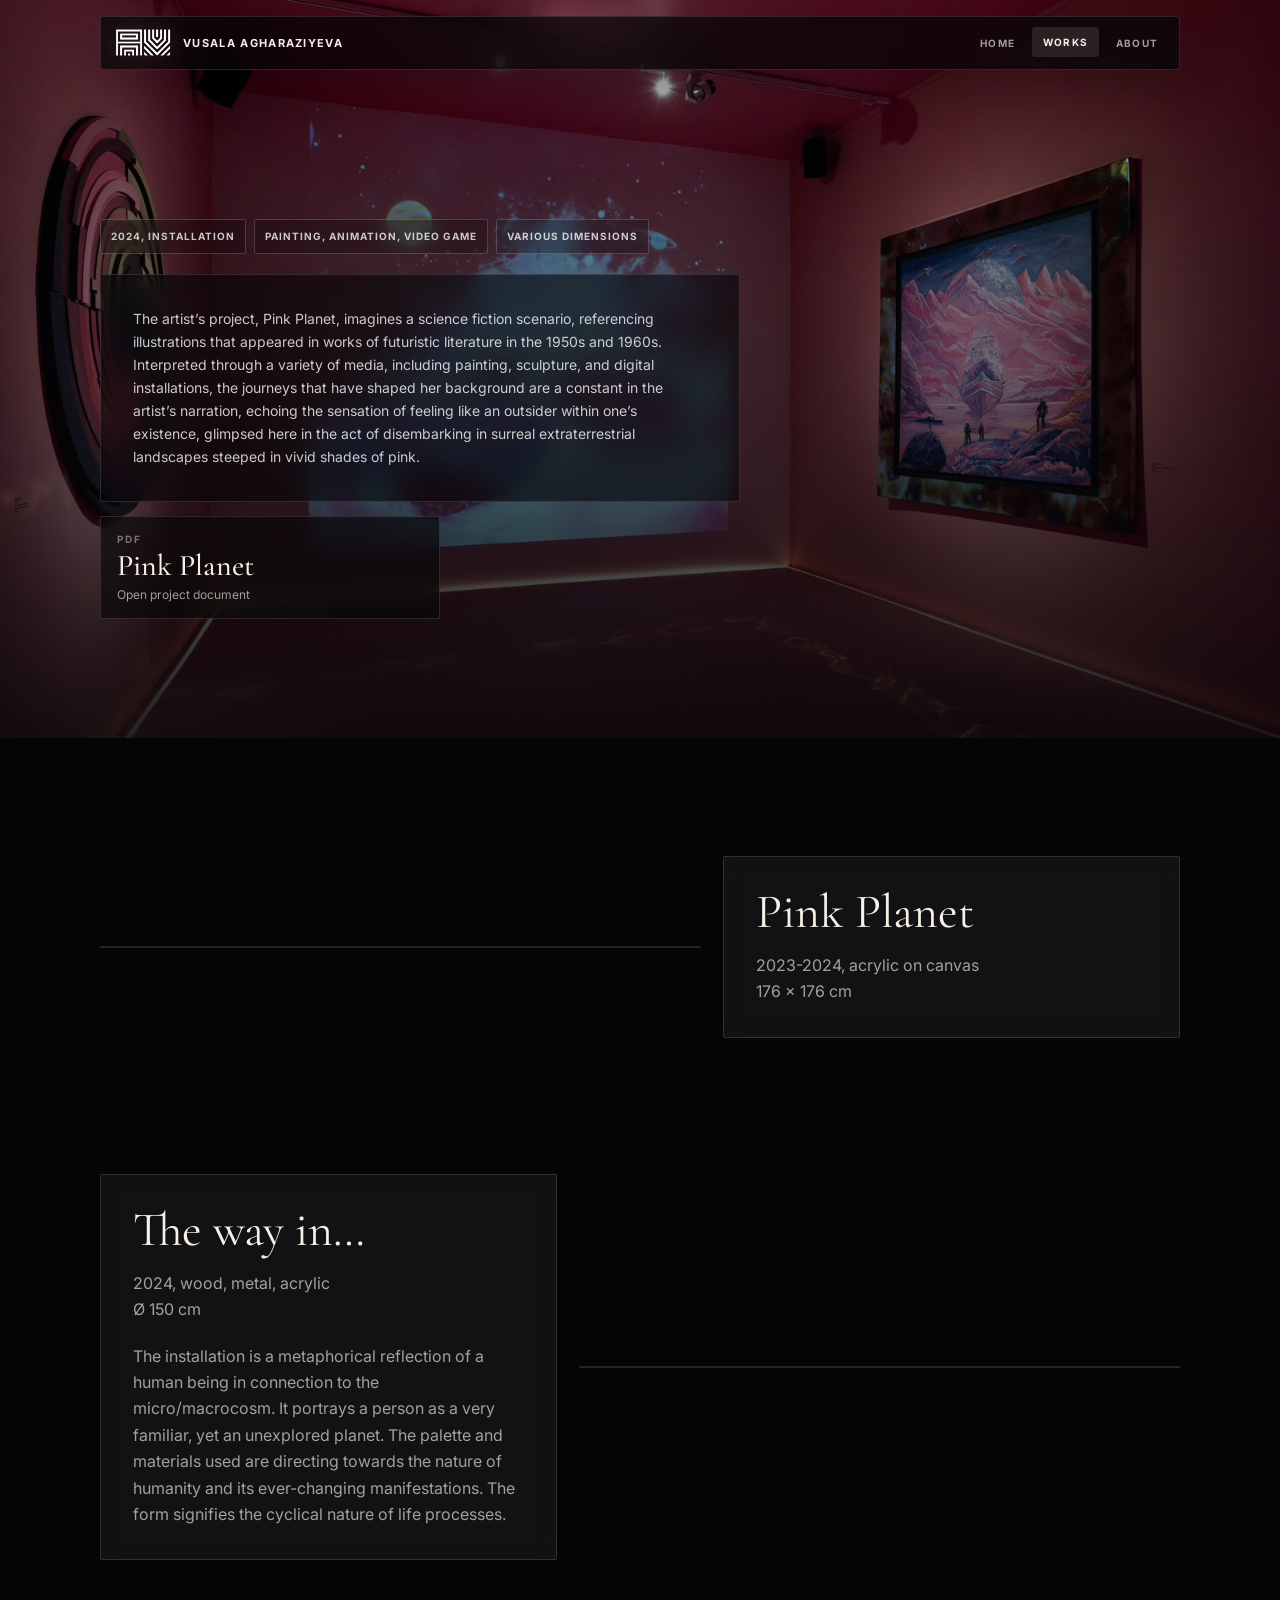
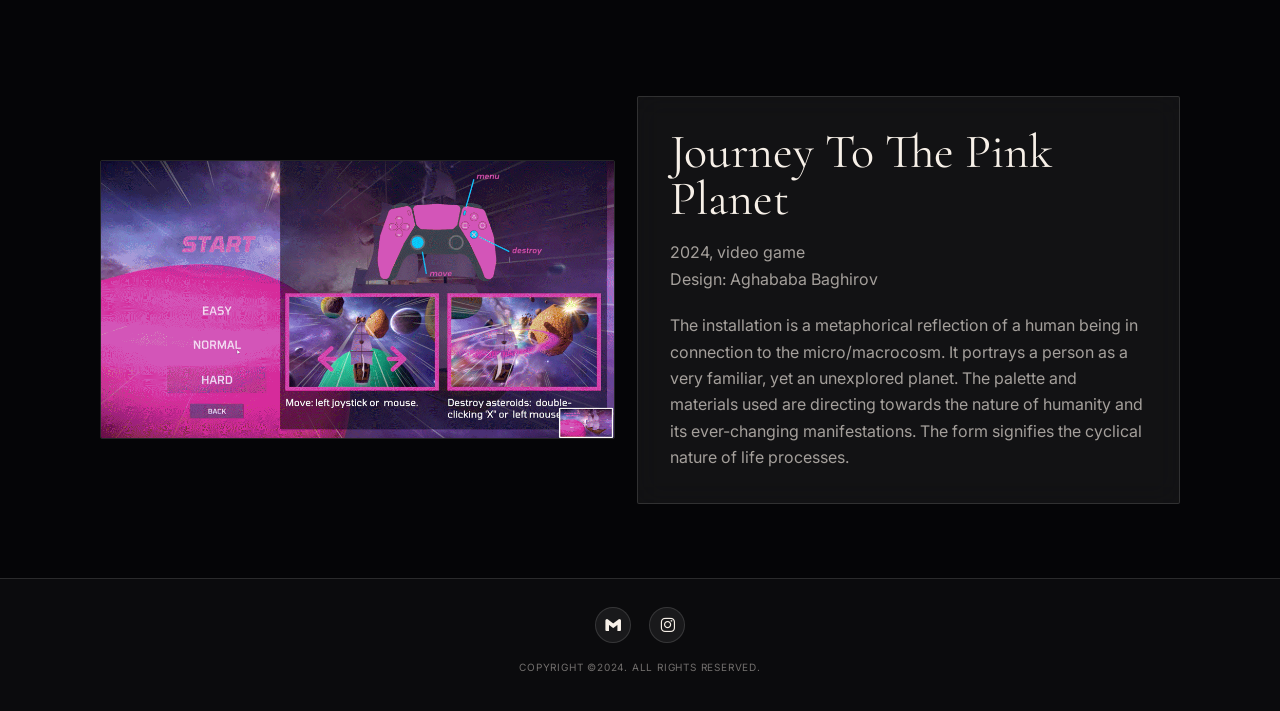
==== biennale.html @ 9847eb79 "Initial portfolio website" ====
<!DOCTYPE html>
<html lang="en">

<head>
    <meta charset="UTF-8">
    <meta name="viewport" content="width=device-width, initial-scale=1.0">

    <link href='https://unpkg.com/boxicons@2.1.4/css/boxicons.min.css' rel='stylesheet'>
    <link rel="stylesheet" href="styles/global.css">
    <link rel="stylesheet" href="styles/biennale.css">
    <link rel="icon" href="assets/logo.png" type="image/x-icon">
    <title>Vusala Agharaziyeva</title>
</head>

<body>
    <nav>
        <div class="logo">
            <a href="index.html"><img src="assets/logo.png"></a>
            <a href="index.html" class="logo-text">Vusala Agharaziyeva</a>
        </div>
        <div class="burger" onclick="toggleMenu()">☰</div>
        <div class="nav-links">
            <a href="index.html">Home</a>
            <a class="selected" href="works.html">Works</a>
            <a href="about.html">About</a>
        </div>
    </nav>

    <section class="sec-02">
        <div class="container">
            <ul class="section-subtitle">
                <li>2024, installation</li>
                <li>Painting, animation, video game</li>
                <li> Various dimensions</li>
            </ul>
            <div class="card-background">
                <div class="info">
                    <div class="exhibition-list">
                        <p>The artist’s project, Pink Planet, imagines a science fiction scenario, referencing
                            illustrations that appeared in works of futuristic literature in the 1950s and 1960s.
                            Interpreted through a variety of media, including painting, sculpture, and digital
                            installations, the journeys that have shaped her background are a constant in the
                            artist’s narration, echoing the sensation of feeling like an outsider within one’s
                            existence, glimpsed here in the act of disembarking in surreal extraterrestrial
                            landscapes steeped in vivid shades of pink.</p>
                    </div>
                </div>
            </div>
            <a class="pdf-link" href="assets/pink_planet_for_sayt_27_08_2025.pdf" target="_blank">
                <span>PDF</span>
                <strong>Pink Planet</strong>
                <em>Open project document</em>
            </a>
        </div>
    </section>

    <section class="sec-03">
        <div class="container">
            <div class="content">
                <div class="ship">
                    <div class="ship-pic zoomable-image">
                        <img src="assets/BIENNALE/painting.jpeg" alt="">
                    </div>
                    <div class="descriptor">
                        <p class="des-title">Pink Planet</p>
                        <p>2023-2024, acrylic on canvas</p>
                        <p>176 x 176 cm</p>
                    </div>
                </div>
            </div>
        </div>
    </section>

    <section class="sec-04">
        <div class="container">
            <div class="content">
                <div class="installation">
                    <div class="descriptor">
                        <p class="des-title">The way in…</p>
                        <p>2024, wood, metal, acrylic</p>
                        <p>Ø 150 cm</p>
                        <p class="description">The installation is a metaphorical reflection of a human being in
                            connection to the micro/macrocosm. It portrays a person as a very familiar, yet an
                            unexplored planet. The palette and materials used are directing towards the nature of
                            humanity and its ever-changing manifestations. The form signifies the cyclical nature of
                            life processes.</p>
                    </div>
                    <div class="instal-pic zoomable-image">
                        <img src="assets/BIENNALE/installation.png" alt="">
                    </div>
                </div>
            </div>
        </div>
    </section>

    <section class="sec-05">
        <div class="container">
            <div class="content">
                <div class="game">
                    <div class="game-pic zoomable-image">
                        <img src="assets/BIENNALE/game.gif" alt="">
                    </div>
                    <div class="descriptor">
                        <p class="des-title">Journey To The Pink Planet</p>
                        <p>2024, video game</p>
                        <p>Design: Aghababa Baghirov</p>
                        <p class="description">The installation is a metaphorical reflection of a human being in
                            connection to the micro/macrocosm. It portrays a person as a very familiar, yet an
                            unexplored planet. The palette and materials used are directing towards the nature of
                            humanity and its ever-changing manifestations. The form signifies the cyclical nature of
                            life processes.</p>
                    </div>

                </div>
            </div>
        </div>
    </section>

    <footer>
        <div class="socials">
            <a href="mailto:agaraziyeva@gmail.com" target="_blank"><i class='bx bxl-gmail'></i></a>
            <a href="https://www.instagram.com/vusalaagaraziyeva/" target="_blank"><i class='bx bxl-instagram'></i></a>
            <!--<a href="https://www.singulart.com/en/artist/vusala-agharaziyeva-17543?ref=ts" target="_blank"><i class='bx bxs-shopping-bag'></i></a>        -->
        </div>
        <p>Copyright ©2024. All rights reserved.</p>
    </footer>

    <script src="scripts/global.js"></script>
    <script src="scripts/gallery.js"></script>
</body>

</html>
---- styles/global.css ----
@import url('https://fonts.googleapis.com/css2?family=Cormorant+Garamond:wght@400;500;600;700&family=Inter:wght@300;400;500;600;700;800&display=swap');

:root {
  --ink: #050507;
  --ink-2: #0b0c12;
  --panel: rgba(255, 255, 255, 0.045);
  --panel-strong: rgba(255, 255, 255, 0.08);
  --line: rgba(255, 255, 255, 0.13);
  --text: #f7f0e8;
  --muted: rgba(247, 240, 232, 0.64);
  --dim: rgba(247, 240, 232, 0.44);
  --rose: #d88aa8;
  --copper: #b89468;
  --cyan: #9abcc4;
  --green: #95d9ad;
  --shadow: 0 28px 90px rgba(0, 0, 0, 0.48);
}

* {
  box-sizing: border-box;
  margin: 0;
  padding: 0;
}

html {
  scroll-behavior: smooth;
  background: var(--ink);
  scrollbar-color: #ff1d1d #07070a;
}

body {
  min-height: 100vh;
  color: var(--text);
  font-family: 'Inter', sans-serif;
  background: #050507;
  overflow-x: hidden;
}

body::before {
  content: '';
  position: fixed;
  inset: 0;
  z-index: -2;
  pointer-events: none;
  background:
    linear-gradient(90deg, rgba(255, 255, 255, 0.045) 1px, transparent 1px) 0 0 / 96px 96px,
    radial-gradient(circle at 90% 8%, rgba(216, 138, 168, 0.09), transparent 24rem);
  opacity: 0.8;
  mask-image: linear-gradient(to bottom, rgba(0, 0, 0, 0.58), transparent 68%);
}

body::after {
  content: '';
  position: fixed;
  inset: 0;
  z-index: -1;
  pointer-events: none;
  opacity: 0.14;
  background: radial-gradient(circle at 50% 40%, transparent, rgba(0, 0, 0, 0.62));
}

h1,
h2,
h3,
h4,
h5,
h6 {
  font-family: 'Cormorant Garamond', serif;
  font-weight: 600;
  letter-spacing: 0;
}

p,
li {
  color: var(--muted);
  line-height: 1.65;
}

a {
  color: inherit;
  text-decoration: none;
}

img {
  display: block;
  max-width: 100%;
  object-fit: cover;
}

nav {
  position: fixed;
  top: 16px;
  left: 50%;
  z-index: 1000;
  width: min(1080px, calc(100% - 32px));
  min-height: 54px;
  padding: 8px 10px 8px 14px;
  display: flex;
  align-items: center;
  justify-content: space-between;
  border: 1px solid var(--line);
  border-radius: 4px;
  background: rgba(5, 5, 7, 0.74);
  box-shadow: 0 16px 44px rgba(0, 0, 0, 0.24);
  backdrop-filter: blur(18px);
  transform: translateX(-50%);
}

.logo {
  display: flex;
  align-items: center;
  gap: 12px;
}

.logo img {
  width: 56px;
  height: 30px;
  object-fit: contain;
  filter: drop-shadow(0 0 14px rgba(255, 255, 255, 0.2));
}

.logo-text {
  font-size: 11px;
  font-weight: 700;
  letter-spacing: 0.12em;
  text-transform: uppercase;
}

.nav-links {
  display: flex;
  align-items: center;
  gap: 6px;
}

nav .nav-links a {
  position: relative;
  padding: 9px 11px;
  border-radius: 3px;
  color: var(--muted);
  font-size: 10px;
  font-weight: 700;
  letter-spacing: 0.12em;
  text-transform: uppercase;
  transition: color 0.25s ease, background 0.25s ease, transform 0.25s ease;
}

nav .nav-links a:hover,
nav .nav-links a.selected {
  color: var(--text);
  background: rgba(255, 255, 255, 0.1);
  transform: translateY(-1px);
}

.red-sigil {
  position: fixed;
  top: 35px;
  left: max(8px, calc((100vw - 1080px) / 2 - 35px));
  z-index: 4500;
  width: 16px;
  height: 16px;
  border-radius: 50%;
  background: #ff1d1d;
  box-shadow: 0 0 18px rgba(255, 29, 29, 0.72);
  pointer-events: none;
}

.burger {
  display: none;
  width: 44px;
  height: 44px;
  place-items: center;
  border: 1px solid var(--line);
  border-radius: 50%;
  color: var(--text);
  cursor: pointer;
  font-size: 24px;
}

footer {
  position: relative;
  margin-top: 56px;
  padding: 28px 20px 36px;
  display: flex;
  flex-direction: column;
  align-items: center;
  gap: 16px;
  border-top: 1px solid var(--line);
  color: var(--muted);
  background: rgba(255, 255, 255, 0.025);
}

footer .socials {
  display: flex;
  align-items: center;
  gap: 18px;
}

footer .socials a {
  width: 36px;
  height: 36px;
  display: grid;
  place-items: center;
  border: 1px solid var(--line);
  border-radius: 50%;
  background: rgba(255, 255, 255, 0.06);
  transition: transform 0.25s ease, border-color 0.25s ease, background 0.25s ease;
}

footer .socials a:hover {
  border-color: rgba(255, 111, 174, 0.72);
  background: rgba(255, 111, 174, 0.12);
  transform: translateY(-4px);
}

footer .socials i {
  color: var(--text);
  font-size: 19px;
}

footer p {
  color: var(--dim);
  font-size: 10px;
  letter-spacing: 0.08em;
  text-transform: uppercase;
}

.modal-overlay {
  position: fixed;
  inset: 0;
  z-index: 2000;
  display: none;
  align-items: center;
  justify-content: center;
  padding: 84px 70px 40px;
  background: rgba(2, 2, 4, 0.9);
  backdrop-filter: blur(22px);
}

.modal-overlay.is-active {
  display: flex;
}

.modal {
  position: relative;
  width: min(100%, 1080px);
  display: grid;
  place-items: center;
}

.modal-content {
  max-width: 100%;
  max-height: calc(100vh - 150px);
  width: auto;
  height: auto;
  border: 1px solid var(--line);
  border-radius: 2px;
  box-shadow: 0 40px 120px rgba(0, 0, 0, 0.72);
}

.close,
.prev,
.next {
  border: 1px solid var(--line);
  border-radius: 50%;
  color: var(--text);
  background: rgba(255, 255, 255, 0.08);
  cursor: pointer;
  backdrop-filter: blur(14px);
  transition: transform 0.25s ease, background 0.25s ease, border-color 0.25s ease;
}

.close:hover,
.prev:hover,
.next:hover {
  border-color: rgba(154, 188, 196, 0.58);
  background: rgba(154, 188, 196, 0.12);
  transform: scale(1.06);
}

.close {
  position: fixed;
  top: 28px;
  right: 28px;
  width: 40px;
  height: 40px;
  display: grid;
  place-items: center;
  font-size: 24px;
  line-height: 1;
}

.prev,
.next {
  position: fixed;
  top: 50%;
  width: 44px;
  height: 44px;
  display: grid;
  place-items: center;
  font-size: 20px;
}

.prev {
  left: 28px;
}

.next {
  right: 28px;
}

.zoomable-image {
  cursor: zoom-in;
}

.revealable {
  opacity: 0;
  transform: translateY(26px);
  transition: opacity 0.8s ease, transform 0.8s ease;
}

.revealable.is-visible {
  opacity: 1;
  transform: translateY(0);
}

@keyframes floatSlow {
  0%,
  100% {
    transform: translate3d(0, 0, 0) rotate(0deg);
  }
  50% {
    transform: translate3d(0, -14px, 0) rotate(1.5deg);
  }
}

@keyframes shimmer {
  0% {
    background-position: 0% 50%;
  }
  50% {
    background-position: 100% 50%;
  }
  100% {
    background-position: 0% 50%;
  }
}

@media screen and (max-width: 768px) {
  nav {
    top: 10px;
    width: calc(100% - 20px);
    min-height: 62px;
  }

  .red-sigil {
    display: none;
  }

  body.home nav .logo::after,
  body.works nav .logo::after,
  body.about nav .logo::after,
  body.installation nav .logo::after {
    content: '';
    width: 13px;
    height: 13px;
    display: block;
    margin-left: 4px;
    border-radius: 50%;
    background: #ff1d1d;
    box-shadow: 0 0 18px rgba(255, 29, 29, 0.72);
  }

  .red-sigil {
    display: none;
  }

  .logo-text {
    display: none;
  }

  .burger {
    display: grid;
  }

  .nav-links {
    position: absolute;
    top: calc(100% + 10px);
    left: 0;
    width: 100%;
    padding: 10px;
    display: none;
    flex-direction: column;
    border: 1px solid var(--line);
    border-radius: 24px;
    background: rgba(5, 5, 7, 0.92);
    backdrop-filter: blur(18px);
  }

  .nav-links.active {
    display: flex;
  }

  nav .nav-links a {
    width: 100%;
    text-align: center;
  }

  .modal-overlay {
    padding: 86px 16px 80px;
  }

  .prev,
  .next {
    top: auto;
    bottom: 18px;
  }

  .prev {
    left: calc(50% - 64px);
  }

  .next {
    right: calc(50% - 64px);
  }
}

@media (prefers-reduced-motion: reduce) {
  *,
  *::before,
  *::after {
    animation-duration: 0.001ms !important;
    animation-iteration-count: 1 !important;
    scroll-behavior: auto !important;
    transition-duration: 0.001ms !important;
  }
}

::-webkit-scrollbar {
  width: 10px;
}

::-webkit-scrollbar-track {
  background: #07070a;
}

::-webkit-scrollbar-thumb {
  border: 2px solid #07070a;
  border-radius: 999px;
  background: #ff1d1d;
  box-shadow: 0 0 14px rgba(255, 29, 29, 0.42);
}
---- styles/biennale.css ----
body {
  background: #050507;
}

.sec-02,
.sec-03,
.sec-04,
.sec-05 {
  padding: 118px max(20px, calc((100vw - 1080px) / 2)) 18px;
}

.sec-02 {
  min-height: 82vh;
  display: grid;
  align-items: center;
  background:
    linear-gradient(180deg, rgba(5, 5, 7, 0.24), rgba(5, 5, 7, 0.88)),
    url('../assets/BIENNALE/room.jpeg') center / cover no-repeat;
}

.container {
  width: 100%;
}

.section-subtitle {
  display: flex;
  flex-wrap: wrap;
  gap: 8px;
  margin: 0 0 20px;
  list-style: none;
}

.section-subtitle li {
  padding: 8px 10px;
  border: 1px solid rgba(255, 255, 255, 0.18);
  border-radius: 2px;
  color: rgba(255, 255, 255, 0.76);
  background: rgba(0, 0, 0, 0.24);
  font-size: 10px;
  font-weight: 700;
  letter-spacing: 0.1em;
  text-transform: uppercase;
  backdrop-filter: blur(12px);
}

.card-background {
  max-width: 640px;
  padding: clamp(20px, 3vw, 32px);
  border: 1px solid var(--line);
  border-radius: 2px;
  background: rgba(5, 5, 7, 0.58);
  box-shadow: none;
  backdrop-filter: blur(12px);
}

.exhibition-list p {
  color: rgba(255, 255, 255, 0.78);
  font-size: 14px;
}

.pdf-link {
  width: min(340px, 100%);
  margin-top: 14px;
  padding: 16px;
  display: grid;
  gap: 6px;
  border: 1px solid var(--line);
  border-radius: 2px;
  color: rgba(247, 240, 232, 0.82);
  background: rgba(5, 5, 7, 0.62);
  backdrop-filter: blur(12px);
  transition: border-color 0.25s ease, background 0.25s ease, transform 0.25s ease;
}

.pdf-link:hover {
  border-color: rgba(247, 240, 232, 0.42);
  background: rgba(255, 255, 255, 0.08);
  transform: translateY(-2px);
}

.pdf-link span {
  color: var(--dim);
  font-size: 10px;
  font-weight: 700;
  letter-spacing: 0.18em;
  text-transform: uppercase;
}

.pdf-link strong {
  color: var(--text);
  font-family: 'Cormorant Garamond', serif;
  font-size: 30px;
  font-weight: 500;
  line-height: 1;
}

.pdf-link em {
  color: var(--muted);
  font-size: 12px;
  font-style: normal;
}

.ship,
.installation,
.game {
  display: grid;
  grid-template-columns: minmax(280px, 1fr) minmax(260px, 0.76fr);
  gap: 22px;
  align-items: center;
}

.installation {
  grid-template-columns: minmax(260px, 0.76fr) minmax(280px, 1fr);
}

.game {
  grid-template-columns: minmax(280px, 0.95fr) minmax(260px, 1fr);
}

.ship-pic,
.instal-pic,
.game-pic {
  overflow: hidden;
  border: 1px solid var(--line);
  border-radius: 2px;
  box-shadow: none;
}

.ship-pic img,
.instal-pic img,
.game-pic img {
  width: 100%;
  height: auto;
}

.descriptor {
  padding: clamp(20px, 3vw, 32px);
  border: 1px solid var(--line);
  border-radius: 2px;
  background: rgba(255, 255, 255, 0.055);
  backdrop-filter: blur(14px);
}

.descriptor p {
  color: var(--muted);
}

.des-title {
  margin-bottom: 16px;
  color: var(--text) !important;
  font-family: 'Cormorant Garamond', serif;
  font-size: clamp(30px, 4vw, 48px);
  line-height: 0.98;
}

.description {
  margin-top: 20px;
}

@media screen and (max-width: 850px) {
  .sec-02,
  .sec-03,
  .sec-04,
  .sec-05 {
    padding: 105px 16px 20px;
  }

  .ship,
  .installation,
  .game {
    grid-template-columns: 1fr;
  }

  .installation .descriptor {
    order: 2;
  }
}
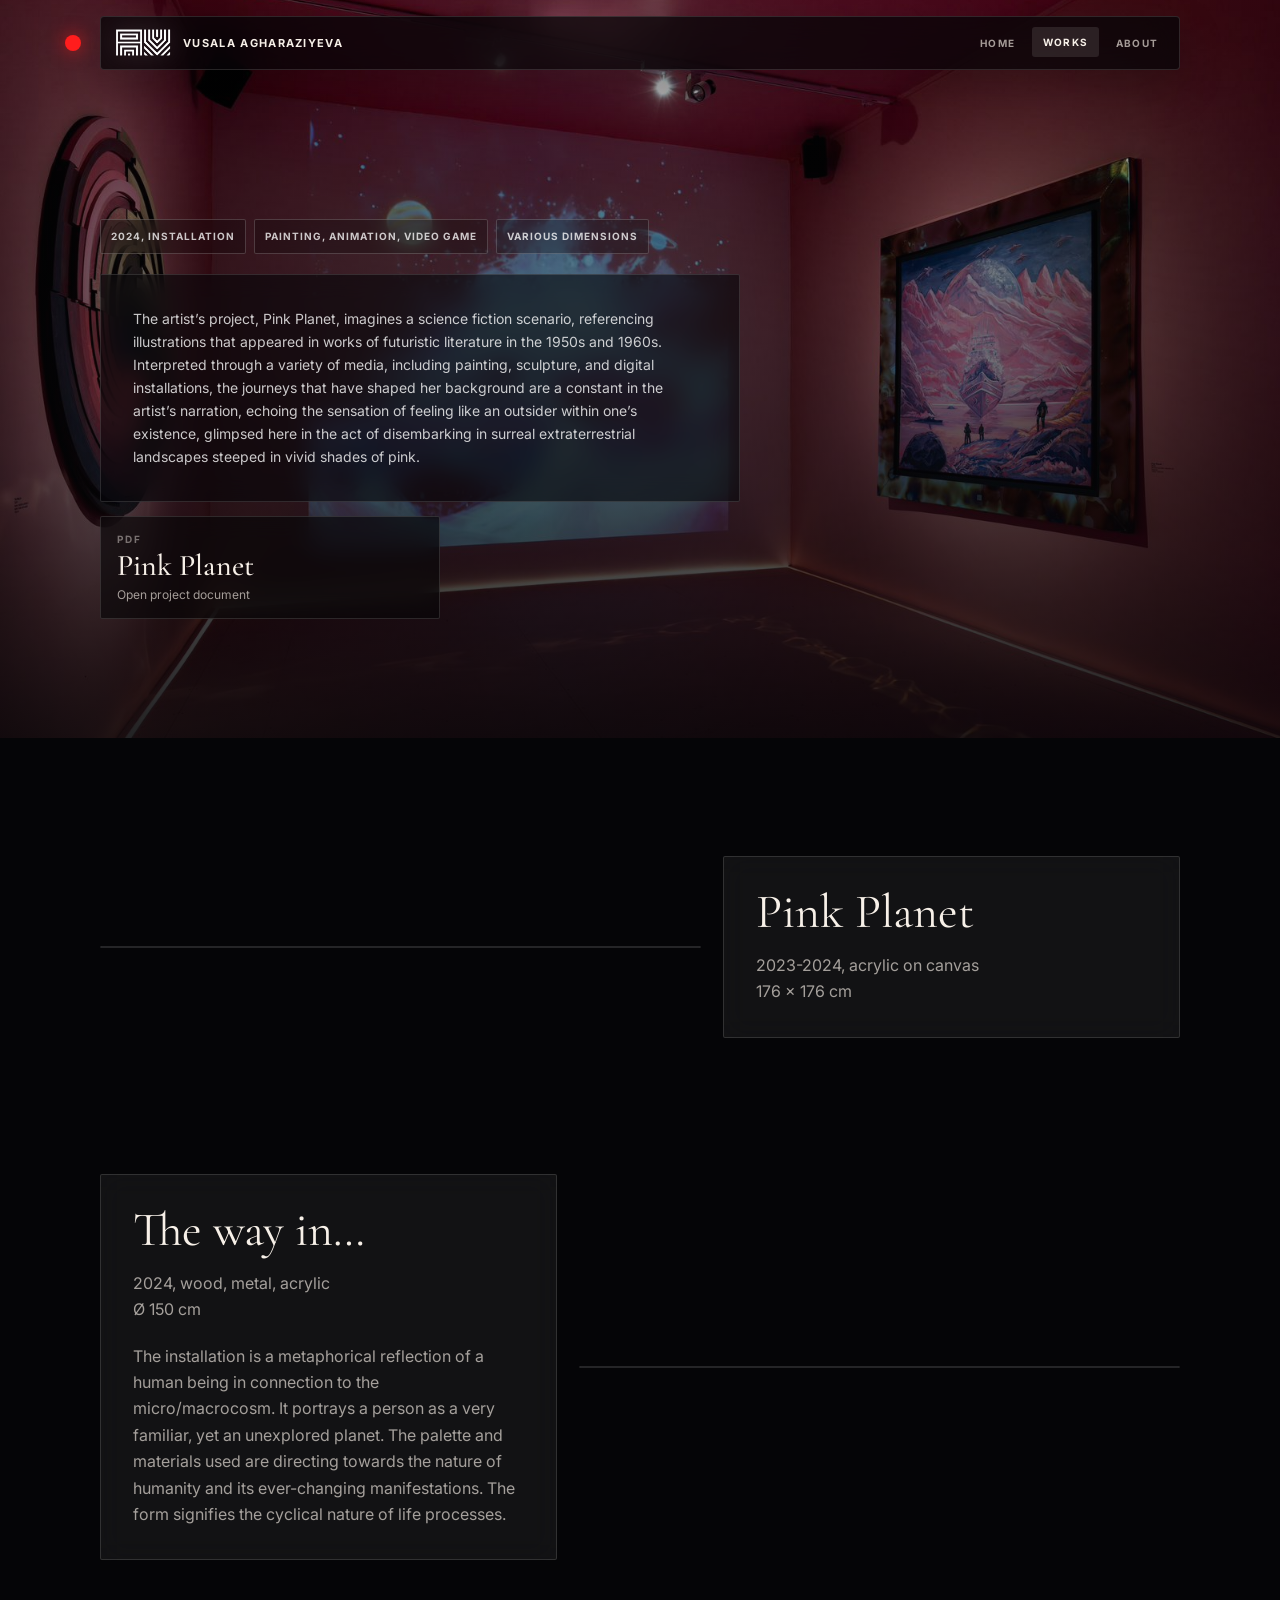
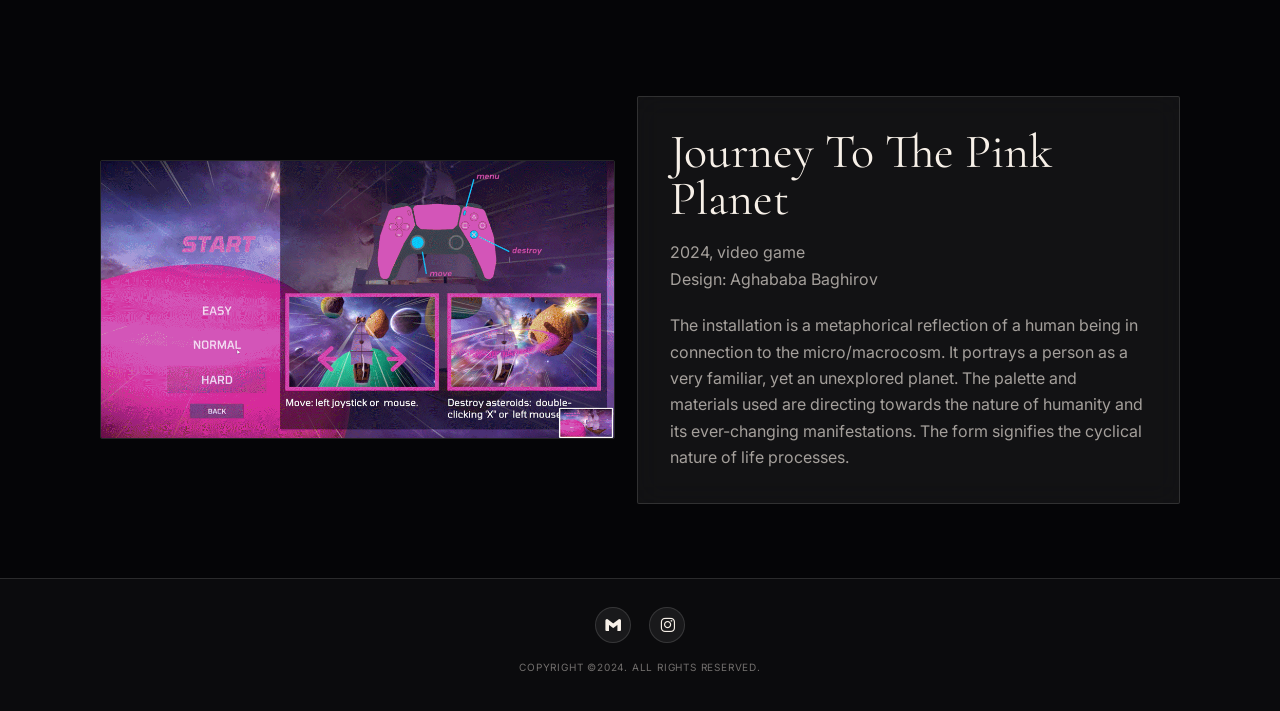
==== commit 1a65bc23: "Add red marker across all pages" ====
--- a/biennale.html
+++ b/biennale.html
@@ -12,7 +12,8 @@
     <title>Vusala Agharaziyeva</title>
 </head>
 
-<body>
+<body>
+    <span class="red-sigil" aria-hidden="true"></span>
     <nav>
         <div class="logo">
             <a href="index.html"><img src="assets/logo.png"></a>
